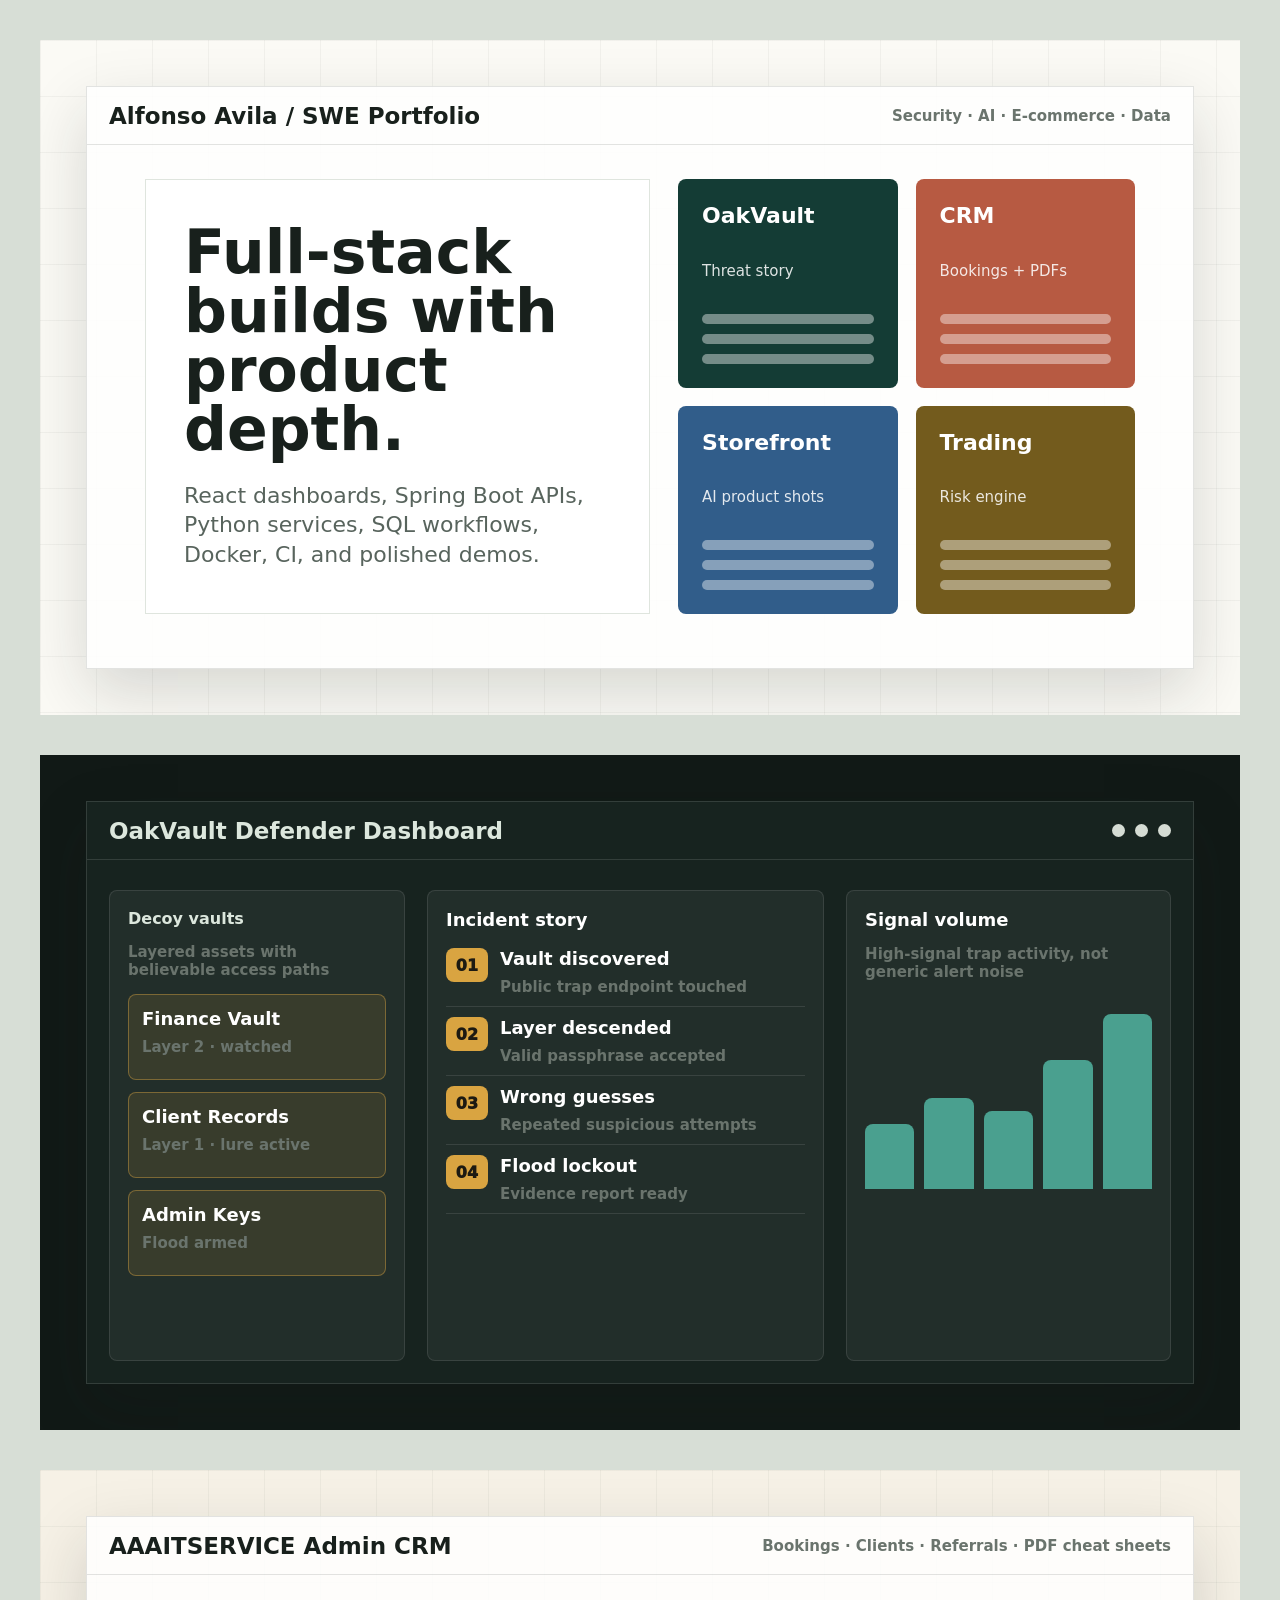
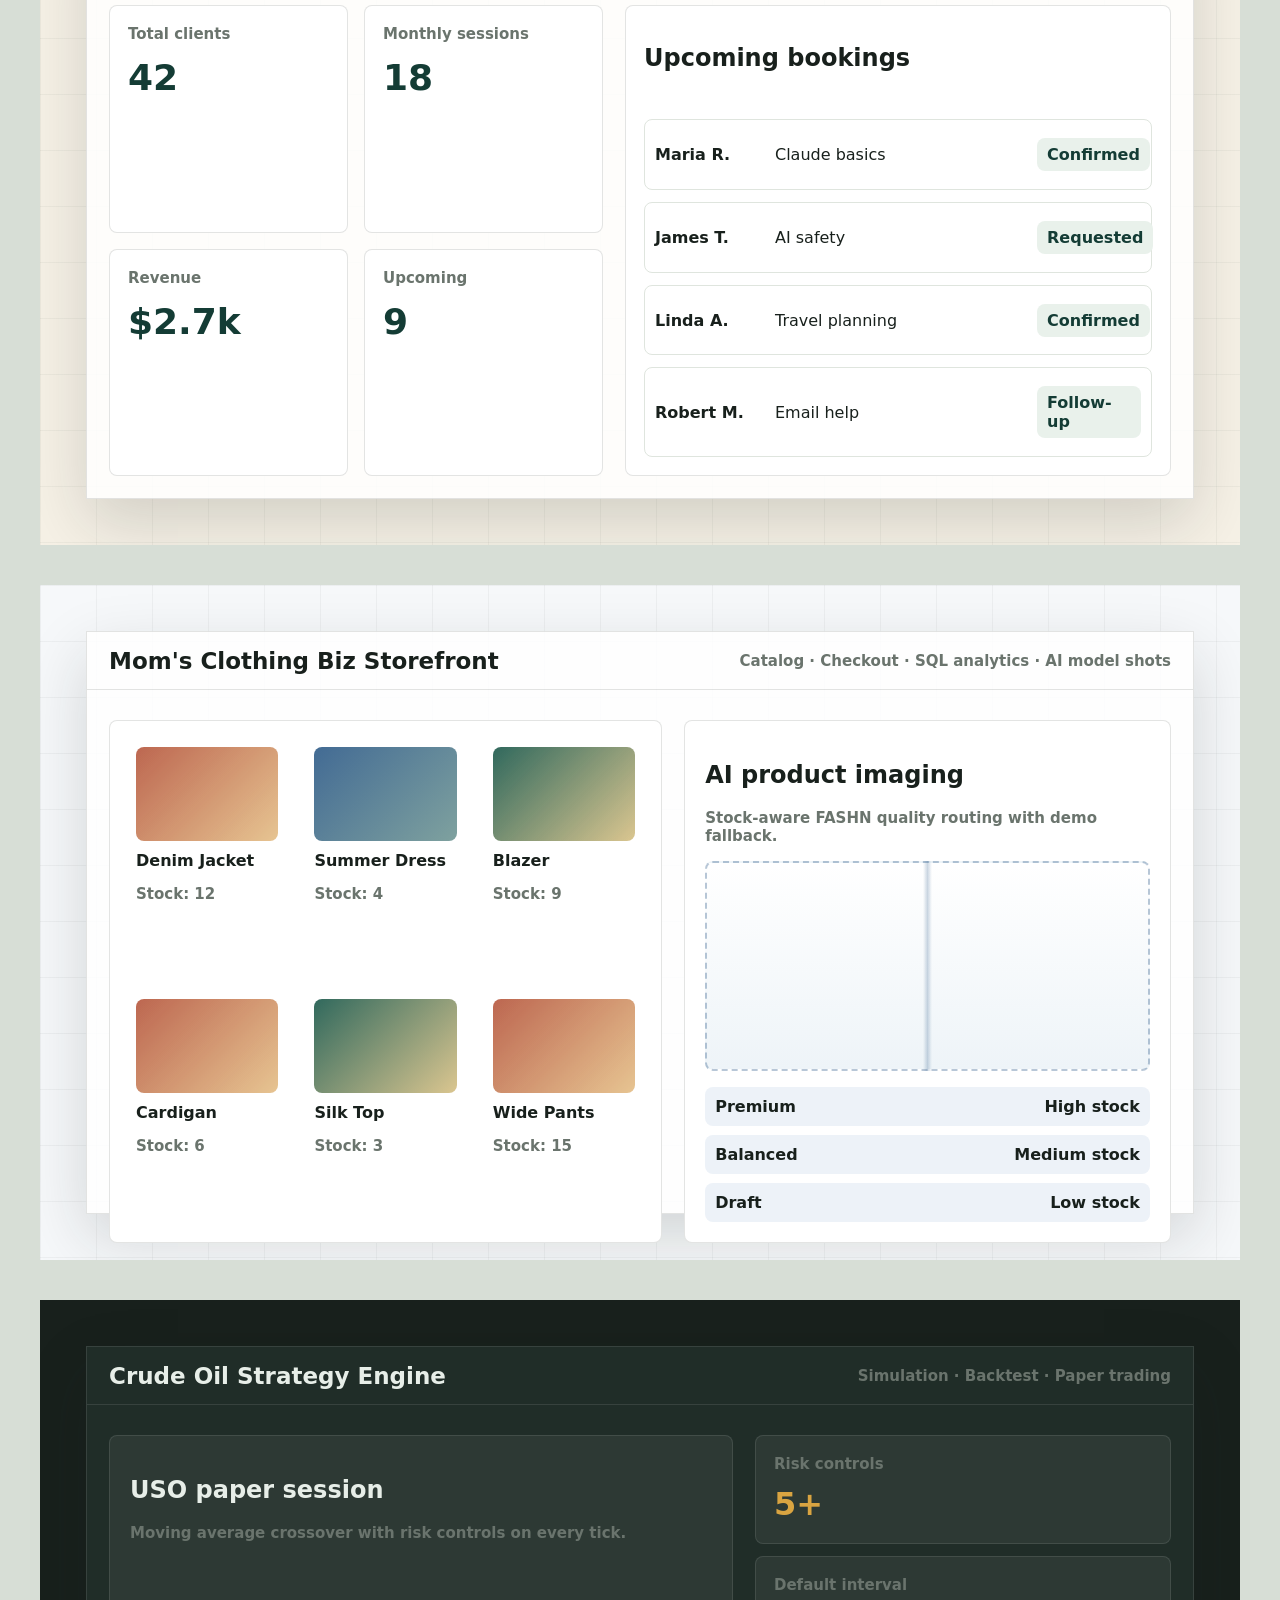
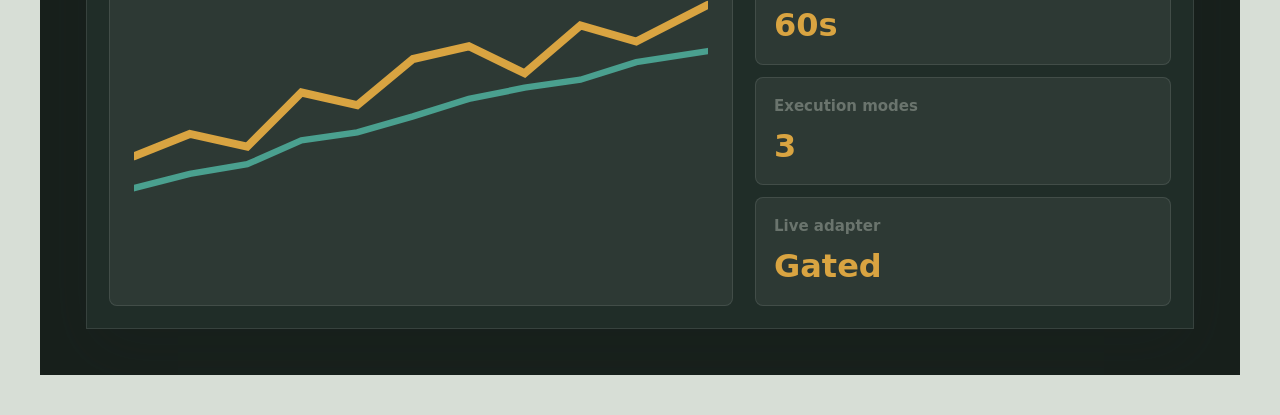
==== scripts/asset-board.html @ 93a38e59 "Initial portfolio site" ====
<!DOCTYPE html>
<html lang="en">
  <head>
    <meta charset="UTF-8" />
    <meta name="viewport" content="width=device-width, initial-scale=1.0" />
    <title>Portfolio Asset Board</title>
    <style>
      :root {
        --ink: #18201c;
        --paper: #fbfaf5;
        --green: #1e5b4f;
        --green-dark: #143c35;
        --gold: #d9a441;
        --brick: #b75a42;
        --blue: #315d8a;
        --line: #dfe5de;
      }

      * {
        box-sizing: border-box;
      }

      body {
        margin: 0;
        background: #d7ded6;
        font-family:
          Inter, ui-sans-serif, system-ui, -apple-system, BlinkMacSystemFont,
          "Segoe UI", sans-serif;
        color: var(--ink);
      }

      .board {
        display: grid;
        gap: 40px;
        padding: 40px;
      }

      .thumb {
        position: relative;
        width: 1200px;
        height: 675px;
        overflow: hidden;
        border-radius: 0;
        background: var(--paper);
      }

      .thumb::before {
        position: absolute;
        inset: 0;
        background-image:
          linear-gradient(rgba(24, 32, 28, 0.045) 1px, transparent 1px),
          linear-gradient(90deg, rgba(24, 32, 28, 0.045) 1px, transparent 1px);
        background-size: 56px 56px;
        content: "";
        pointer-events: none;
      }

      .frame {
        position: absolute;
        inset: 46px;
        border: 1px solid rgba(24, 32, 28, 0.12);
        background: rgba(255, 255, 255, 0.86);
        box-shadow: 0 24px 60px rgba(24, 32, 28, 0.16);
      }

      .bar {
        display: flex;
        align-items: center;
        justify-content: space-between;
        height: 58px;
        padding: 0 22px;
        border-bottom: 1px solid rgba(24, 32, 28, 0.12);
        font-weight: 900;
      }

      .dots {
        display: flex;
        gap: 10px;
      }

      .dots span {
        width: 13px;
        height: 13px;
        border-radius: 50%;
        background: #d5dcd4;
      }

      .label {
        position: relative;
        z-index: 2;
        font-size: 23px;
      }

      .small {
        color: #6a746d;
        font-size: 15px;
        font-weight: 750;
      }

      .panel {
        border: 1px solid rgba(24, 32, 28, 0.12);
        border-radius: 8px;
        background: #fff;
      }

      .hero-grid {
        position: absolute;
        inset: 92px 58px 54px;
        display: grid;
        grid-template-columns: 1.05fr 0.95fr;
        gap: 28px;
      }

      .hero-title {
        display: flex;
        flex-direction: column;
        justify-content: center;
        padding: 38px;
        background: #fff;
        border: 1px solid var(--line);
      }

      .hero-title h1 {
        margin: 0;
        font-size: 60px;
        line-height: 0.98;
      }

      .hero-title p {
        margin: 22px 0 0;
        color: #58645d;
        font-size: 22px;
        line-height: 1.35;
      }

      .hero-systems {
        display: grid;
        grid-template-columns: 1fr 1fr;
        gap: 18px;
      }

      .system-card {
        display: flex;
        flex-direction: column;
        justify-content: space-between;
        padding: 24px;
        color: #fff;
        border-radius: 8px;
        min-height: 178px;
      }

      .system-card strong {
        font-size: 22px;
      }

      .system-card span {
        font-size: 15px;
        opacity: 0.86;
      }

      .rails {
        display: grid;
        gap: 10px;
      }

      .rail {
        height: 10px;
        border-radius: 8px;
        background: rgba(255, 255, 255, 0.48);
      }

      .oak {
        background: #111916;
        color: #dce7dd;
      }

      .oak::before {
        opacity: 0.08;
      }

      .oak .frame {
        border-color: rgba(255, 255, 255, 0.12);
        background: #17231f;
      }

      .oak .bar {
        border-color: rgba(255, 255, 255, 0.12);
      }

      .oak-grid {
        position: absolute;
        inset: 88px 22px 22px;
        display: grid;
        grid-template-columns: 0.82fr 1.1fr 0.9fr;
        gap: 22px;
      }

      .vault-list,
      .timeline,
      .signal {
        padding: 18px;
        border: 1px solid rgba(255, 255, 255, 0.1);
        border-radius: 8px;
        background: rgba(255, 255, 255, 0.05);
      }

      .vault {
        height: 86px;
        margin-top: 12px;
        padding: 13px;
        border: 1px solid rgba(217, 164, 65, 0.42);
        border-radius: 8px;
        background: rgba(217, 164, 65, 0.12);
      }

      .vault strong,
      .timeline strong,
      .signal strong {
        display: block;
        margin-bottom: 8px;
        color: #fff;
        font-size: 18px;
      }

      .timeline-row {
        display: grid;
        grid-template-columns: 42px 1fr;
        gap: 12px;
        align-items: start;
        padding: 10px 0;
        border-bottom: 1px solid rgba(255, 255, 255, 0.1);
      }

      .timeline-dot {
        display: grid;
        height: 34px;
        place-items: center;
        border-radius: 8px;
        background: #d9a441;
        color: #1d1a12;
        font-weight: 950;
      }

      .signal-chart {
        display: flex;
        align-items: end;
        gap: 10px;
        height: 190px;
        margin-top: 18px;
      }

      .signal-chart span {
        flex: 1;
        border-radius: 8px 8px 0 0;
        background: #4aa08f;
      }

      .crm {
        background: #f6f1e6;
      }

      .crm-grid {
        position: absolute;
        inset: 88px 22px 22px;
        display: grid;
        grid-template-columns: 0.95fr 1.05fr;
        gap: 22px;
      }

      .stat-grid {
        display: grid;
        grid-template-columns: 1fr 1fr;
        gap: 16px;
      }

      .stat {
        min-height: 118px;
        padding: 18px;
      }

      .stat b {
        display: block;
        margin-top: 14px;
        color: #143c35;
        font-size: 36px;
      }

      .schedule {
        display: grid;
        gap: 12px;
        padding: 18px;
      }

      .schedule-row {
        display: grid;
        grid-template-columns: 120px 1fr 104px;
        align-items: center;
        min-height: 54px;
        padding: 10px;
        border: 1px solid var(--line);
        border-radius: 8px;
        background: #fff;
      }

      .pill {
        display: inline-flex;
        width: fit-content;
        padding: 7px 10px;
        border-radius: 8px;
        background: #e9f1eb;
        color: #143c35;
        font-weight: 850;
      }

      .shop {
        background: #f6f8fa;
      }

      .shop-grid {
        position: absolute;
        inset: 88px 22px 22px;
        display: grid;
        grid-template-columns: 1fr 0.88fr;
        gap: 22px;
      }

      .catalog {
        display: grid;
        grid-template-columns: repeat(3, 1fr);
        gap: 16px;
        padding: 16px;
      }

      .product {
        min-height: 195px;
        padding: 10px;
        background: #fff;
      }

      .photo {
        height: 94px;
        margin-bottom: 10px;
        border-radius: 8px;
        background:
          linear-gradient(135deg, rgba(183, 90, 66, 0.9), rgba(217, 164, 65, 0.45)),
          #f2dfd4;
      }

      .product:nth-child(2) .photo {
        background:
          linear-gradient(135deg, rgba(49, 93, 138, 0.9), rgba(30, 91, 79, 0.5)),
          #e0e8ef;
      }

      .product:nth-child(3) .photo,
      .product:nth-child(5) .photo {
        background:
          linear-gradient(135deg, rgba(30, 91, 79, 0.9), rgba(217, 164, 65, 0.5)),
          #dce8df;
      }

      .ai-panel {
        padding: 20px;
      }

      .ai-box {
        height: 210px;
        margin-top: 16px;
        border: 2px dashed rgba(49, 93, 138, 0.34);
        border-radius: 8px;
        background:
          linear-gradient(90deg, transparent 49%, rgba(49, 93, 138, 0.25) 50%, transparent 51%),
          linear-gradient(180deg, #fff, #eef4f8);
      }

      .tier-list {
        display: grid;
        gap: 9px;
        margin-top: 16px;
      }

      .tier {
        display: flex;
        justify-content: space-between;
        padding: 10px;
        border-radius: 8px;
        background: #edf2f8;
        font-weight: 850;
      }

      .trade {
        background: #18201c;
        color: #e7eee8;
      }

      .trade::before {
        opacity: 0.08;
      }

      .trade .frame {
        border-color: rgba(255, 255, 255, 0.1);
        background: #202d28;
      }

      .trade .bar {
        border-color: rgba(255, 255, 255, 0.1);
      }

      .trade-grid {
        position: absolute;
        inset: 88px 22px 22px;
        display: grid;
        grid-template-columns: 1.2fr 0.8fr;
        gap: 22px;
      }

      .chart {
        position: relative;
        padding: 20px;
        border: 1px solid rgba(255, 255, 255, 0.1);
        border-radius: 8px;
        background: rgba(255, 255, 255, 0.06);
      }

      .chart svg {
        position: absolute;
        inset: 82px 24px 38px;
        width: calc(100% - 48px);
        height: calc(100% - 120px);
      }

      .risk {
        display: grid;
        gap: 12px;
      }

      .risk-card {
        padding: 18px;
        border: 1px solid rgba(255, 255, 255, 0.1);
        border-radius: 8px;
        background: rgba(255, 255, 255, 0.06);
      }

      .risk-card b {
        display: block;
        margin-top: 12px;
        color: #d9a441;
        font-size: 32px;
      }
    </style>
  </head>
  <body>
    <main class="board">
      <section class="thumb" id="hero">
        <div class="frame">
          <div class="bar">
            <span class="label">Alfonso Avila / SWE Portfolio</span>
            <span class="small">Security · AI · E-commerce · Data</span>
          </div>
          <div class="hero-grid">
            <div class="hero-title">
              <h1>Full-stack builds with product depth.</h1>
              <p>React dashboards, Spring Boot APIs, Python services, SQL workflows, Docker, CI, and polished demos.</p>
            </div>
            <div class="hero-systems">
              <div class="system-card" style="background:#143c35">
                <strong>OakVault</strong><span>Threat story</span>
                <div class="rails"><span class="rail"></span><span class="rail"></span><span class="rail"></span></div>
              </div>
              <div class="system-card" style="background:#b75a42">
                <strong>CRM</strong><span>Bookings + PDFs</span>
                <div class="rails"><span class="rail"></span><span class="rail"></span><span class="rail"></span></div>
              </div>
              <div class="system-card" style="background:#315d8a">
                <strong>Storefront</strong><span>AI product shots</span>
                <div class="rails"><span class="rail"></span><span class="rail"></span><span class="rail"></span></div>
              </div>
              <div class="system-card" style="background:#735b1d">
                <strong>Trading</strong><span>Risk engine</span>
                <div class="rails"><span class="rail"></span><span class="rail"></span><span class="rail"></span></div>
              </div>
            </div>
          </div>
        </div>
      </section>

      <section class="thumb oak" id="oakvault">
        <div class="frame">
          <div class="bar">
            <span class="label">OakVault Defender Dashboard</span>
            <div class="dots"><span></span><span></span><span></span></div>
          </div>
          <div class="oak-grid">
            <div class="vault-list">
              <strong>Decoy vaults</strong>
              <p class="small">Layered assets with believable access paths</p>
              <div class="vault"><strong>Finance Vault</strong><span class="small">Layer 2 · watched</span></div>
              <div class="vault"><strong>Client Records</strong><span class="small">Layer 1 · lure active</span></div>
              <div class="vault"><strong>Admin Keys</strong><span class="small">Flood armed</span></div>
            </div>
            <div class="timeline">
              <strong>Incident story</strong>
              <div class="timeline-row"><div class="timeline-dot">01</div><div><strong>Vault discovered</strong><span class="small">Public trap endpoint touched</span></div></div>
              <div class="timeline-row"><div class="timeline-dot">02</div><div><strong>Layer descended</strong><span class="small">Valid passphrase accepted</span></div></div>
              <div class="timeline-row"><div class="timeline-dot">03</div><div><strong>Wrong guesses</strong><span class="small">Repeated suspicious attempts</span></div></div>
              <div class="timeline-row"><div class="timeline-dot">04</div><div><strong>Flood lockout</strong><span class="small">Evidence report ready</span></div></div>
            </div>
            <div class="signal">
              <strong>Signal volume</strong>
              <p class="small">High-signal trap activity, not generic alert noise</p>
              <div class="signal-chart">
                <span style="height:34%"></span><span style="height:48%"></span><span style="height:41%"></span><span style="height:68%"></span><span style="height:92%"></span>
              </div>
            </div>
          </div>
        </div>
      </section>

      <section class="thumb crm" id="aaaitservice">
        <div class="frame">
          <div class="bar">
            <span class="label">AAAITSERVICE Admin CRM</span>
            <span class="small">Bookings · Clients · Referrals · PDF cheat sheets</span>
          </div>
          <div class="crm-grid">
            <div class="stat-grid">
              <div class="panel stat"><span class="small">Total clients</span><b>42</b></div>
              <div class="panel stat"><span class="small">Monthly sessions</span><b>18</b></div>
              <div class="panel stat"><span class="small">Revenue</span><b>$2.7k</b></div>
              <div class="panel stat"><span class="small">Upcoming</span><b>9</b></div>
            </div>
            <div class="panel schedule">
              <h2>Upcoming bookings</h2>
              <div class="schedule-row"><strong>Maria R.</strong><span>Claude basics</span><span class="pill">Confirmed</span></div>
              <div class="schedule-row"><strong>James T.</strong><span>AI safety</span><span class="pill">Requested</span></div>
              <div class="schedule-row"><strong>Linda A.</strong><span>Travel planning</span><span class="pill">Confirmed</span></div>
              <div class="schedule-row"><strong>Robert M.</strong><span>Email help</span><span class="pill">Follow-up</span></div>
            </div>
          </div>
        </div>
      </section>

      <section class="thumb shop" id="moms">
        <div class="frame">
          <div class="bar">
            <span class="label">Mom's Clothing Biz Storefront</span>
            <span class="small">Catalog · Checkout · SQL analytics · AI model shots</span>
          </div>
          <div class="shop-grid">
            <div class="panel catalog">
              <div class="product"><div class="photo"></div><strong>Denim Jacket</strong><p class="small">Stock: 12</p></div>
              <div class="product"><div class="photo"></div><strong>Summer Dress</strong><p class="small">Stock: 4</p></div>
              <div class="product"><div class="photo"></div><strong>Blazer</strong><p class="small">Stock: 9</p></div>
              <div class="product"><div class="photo"></div><strong>Cardigan</strong><p class="small">Stock: 6</p></div>
              <div class="product"><div class="photo"></div><strong>Silk Top</strong><p class="small">Stock: 3</p></div>
              <div class="product"><div class="photo"></div><strong>Wide Pants</strong><p class="small">Stock: 15</p></div>
            </div>
            <div class="panel ai-panel">
              <h2>AI product imaging</h2>
              <p class="small">Stock-aware FASHN quality routing with demo fallback.</p>
              <div class="ai-box"></div>
              <div class="tier-list">
                <div class="tier"><span>Premium</span><span>High stock</span></div>
                <div class="tier"><span>Balanced</span><span>Medium stock</span></div>
                <div class="tier"><span>Draft</span><span>Low stock</span></div>
              </div>
            </div>
          </div>
        </div>
      </section>

      <section class="thumb trade" id="trading">
        <div class="frame">
          <div class="bar">
            <span class="label">Crude Oil Strategy Engine</span>
            <span class="small">Simulation · Backtest · Paper trading</span>
          </div>
          <div class="trade-grid">
            <div class="chart">
              <h2>USO paper session</h2>
              <p class="small">Moving average crossover with risk controls on every tick.</p>
              <svg viewBox="0 0 720 360" role="img" aria-label="Trading line chart">
                <path d="M0 260 L70 232 L142 248 L210 180 L280 196 L350 138 L420 122 L490 156 L560 96 L630 116 L720 70" fill="none" stroke="#d9a441" stroke-width="10" stroke-linecap="round" />
                <path d="M0 300 L70 282 L142 270 L210 240 L280 230 L350 210 L420 188 L490 174 L560 164 L630 142 L720 128" fill="none" stroke="#4aa08f" stroke-width="8" stroke-linecap="round" />
              </svg>
            </div>
            <div class="risk">
              <div class="risk-card"><span class="small">Risk controls</span><b>5+</b></div>
              <div class="risk-card"><span class="small">Default interval</span><b>60s</b></div>
              <div class="risk-card"><span class="small">Execution modes</span><b>3</b></div>
              <div class="risk-card"><span class="small">Live adapter</span><b>Gated</b></div>
            </div>
          </div>
        </div>
      </section>
    </main>
  </body>
</html>
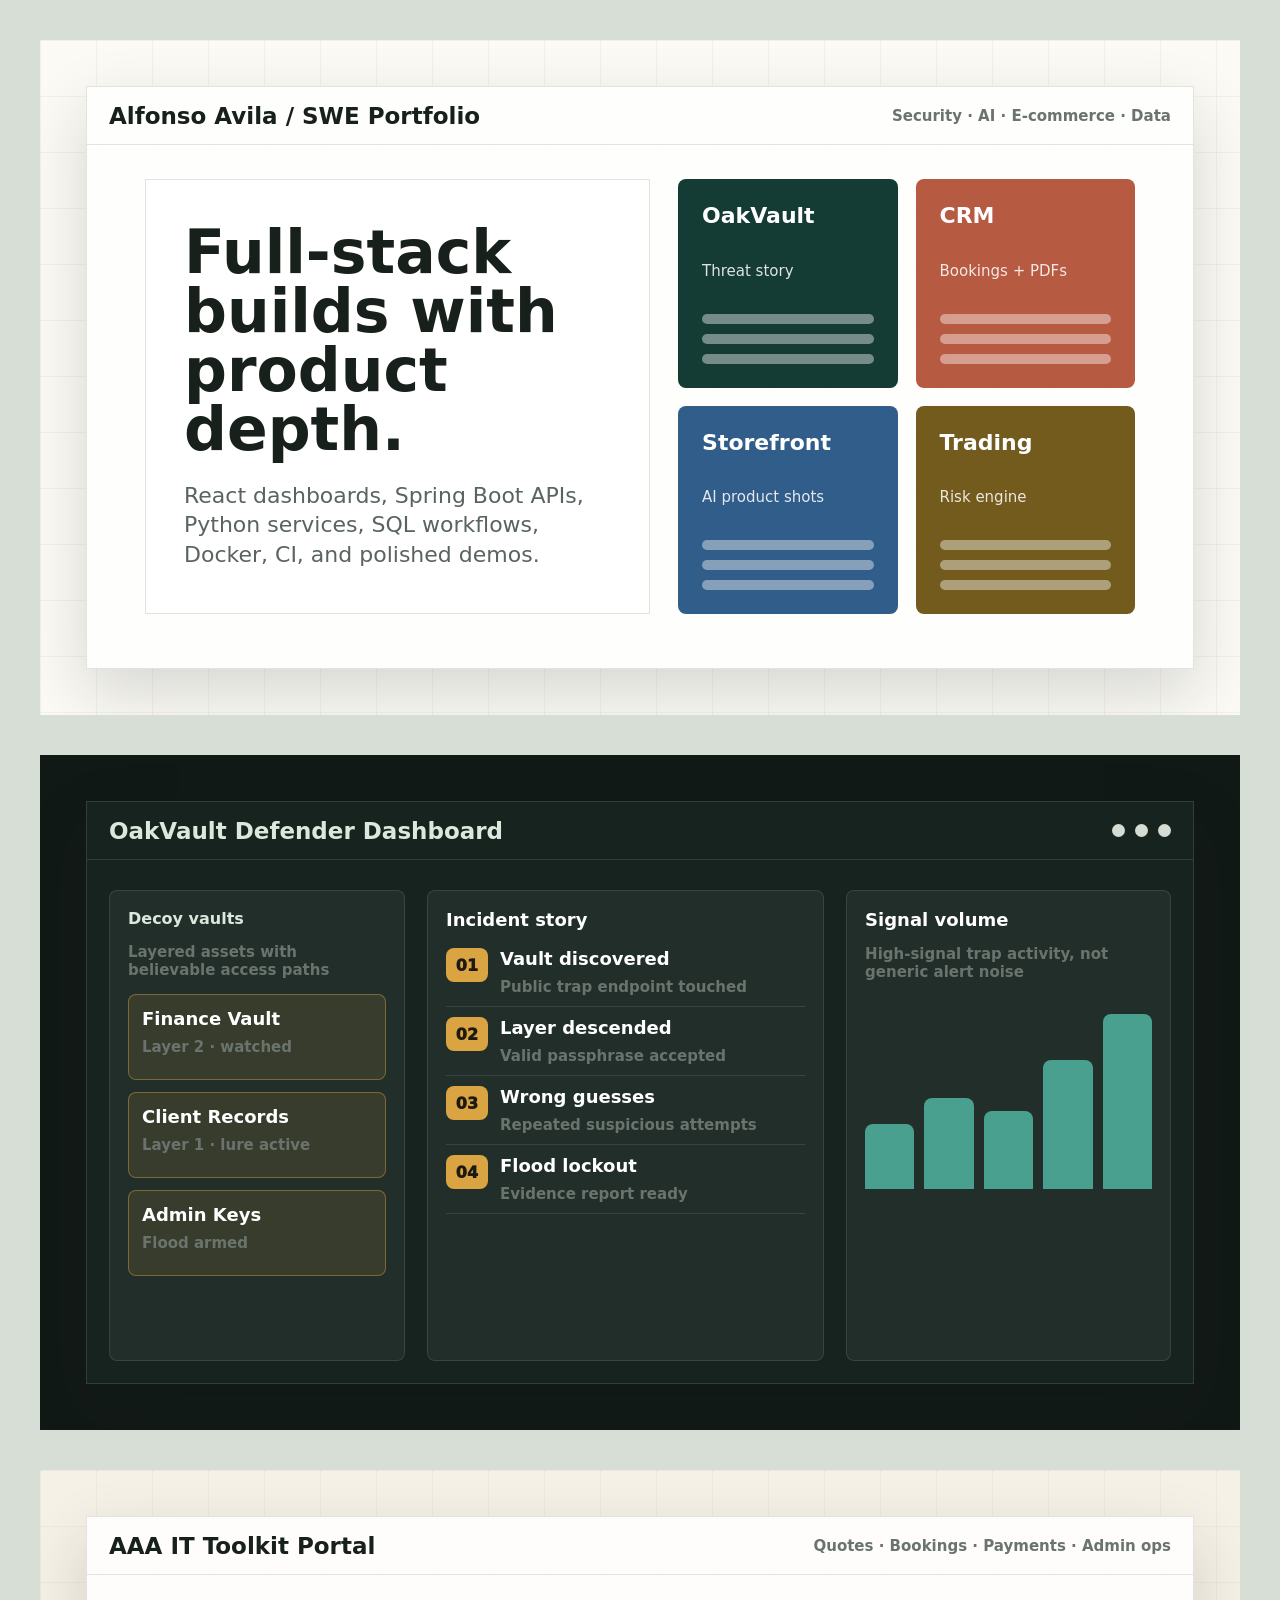
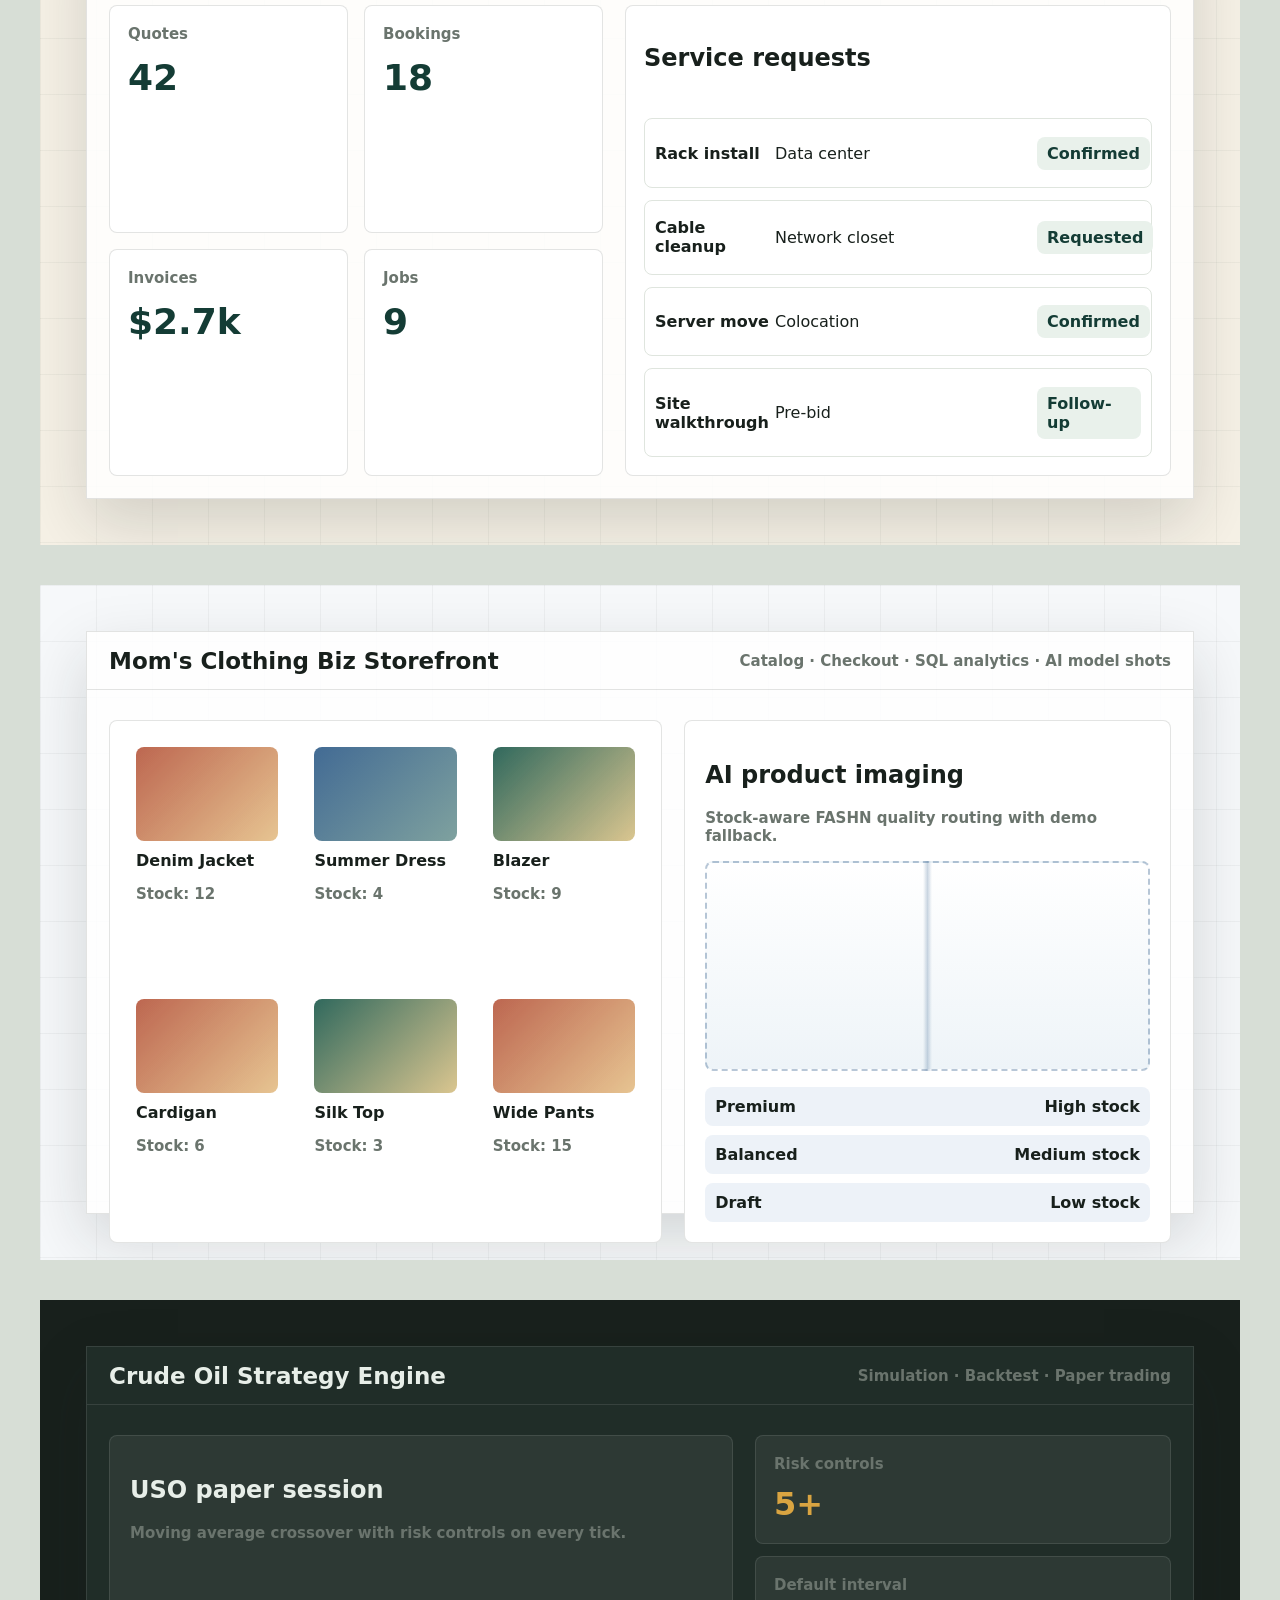
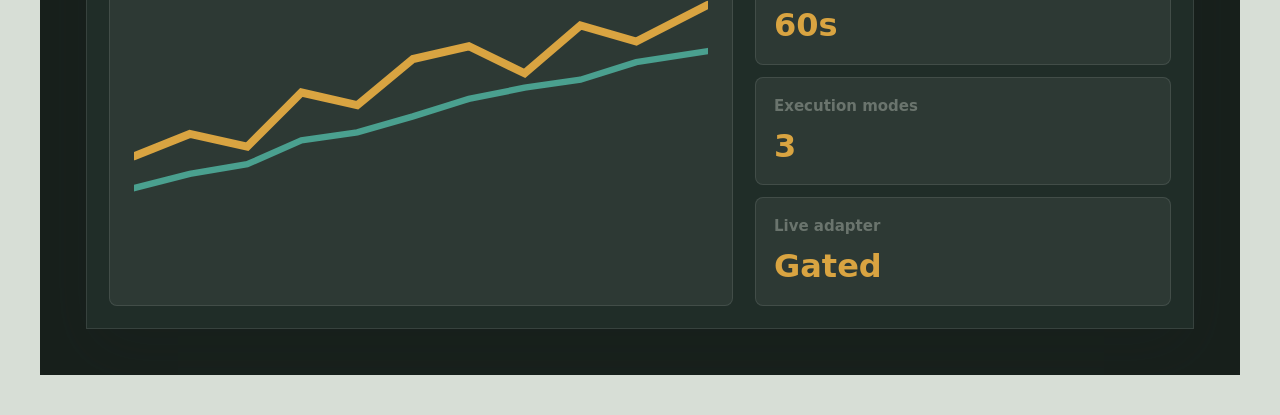
==== commit 7ba5c4cb: "Remove AI tutor leftovers from portfolio" ====
--- a/scripts/asset-board.html
+++ b/scripts/asset-board.html
@@ -516,25 +516,25 @@
         </div>
       </section>
 
-      <section class="thumb crm" id="aaaitservice">
+      <section class="thumb crm" id="aaa-it-toolkit">
         <div class="frame">
           <div class="bar">
-            <span class="label">AAAITSERVICE Admin CRM</span>
-            <span class="small">Bookings · Clients · Referrals · PDF cheat sheets</span>
+            <span class="label">AAA IT Toolkit Portal</span>
+            <span class="small">Quotes · Bookings · Payments · Admin ops</span>
           </div>
           <div class="crm-grid">
             <div class="stat-grid">
-              <div class="panel stat"><span class="small">Total clients</span><b>42</b></div>
-              <div class="panel stat"><span class="small">Monthly sessions</span><b>18</b></div>
-              <div class="panel stat"><span class="small">Revenue</span><b>$2.7k</b></div>
-              <div class="panel stat"><span class="small">Upcoming</span><b>9</b></div>
+              <div class="panel stat"><span class="small">Quotes</span><b>42</b></div>
+              <div class="panel stat"><span class="small">Bookings</span><b>18</b></div>
+              <div class="panel stat"><span class="small">Invoices</span><b>$2.7k</b></div>
+              <div class="panel stat"><span class="small">Jobs</span><b>9</b></div>
             </div>
             <div class="panel schedule">
-              <h2>Upcoming bookings</h2>
-              <div class="schedule-row"><strong>Maria R.</strong><span>Claude basics</span><span class="pill">Confirmed</span></div>
-              <div class="schedule-row"><strong>James T.</strong><span>AI safety</span><span class="pill">Requested</span></div>
-              <div class="schedule-row"><strong>Linda A.</strong><span>Travel planning</span><span class="pill">Confirmed</span></div>
-              <div class="schedule-row"><strong>Robert M.</strong><span>Email help</span><span class="pill">Follow-up</span></div>
+              <h2>Service requests</h2>
+              <div class="schedule-row"><strong>Rack install</strong><span>Data center</span><span class="pill">Confirmed</span></div>
+              <div class="schedule-row"><strong>Cable cleanup</strong><span>Network closet</span><span class="pill">Requested</span></div>
+              <div class="schedule-row"><strong>Server move</strong><span>Colocation</span><span class="pill">Confirmed</span></div>
+              <div class="schedule-row"><strong>Site walkthrough</strong><span>Pre-bid</span><span class="pill">Follow-up</span></div>
             </div>
           </div>
         </div>
